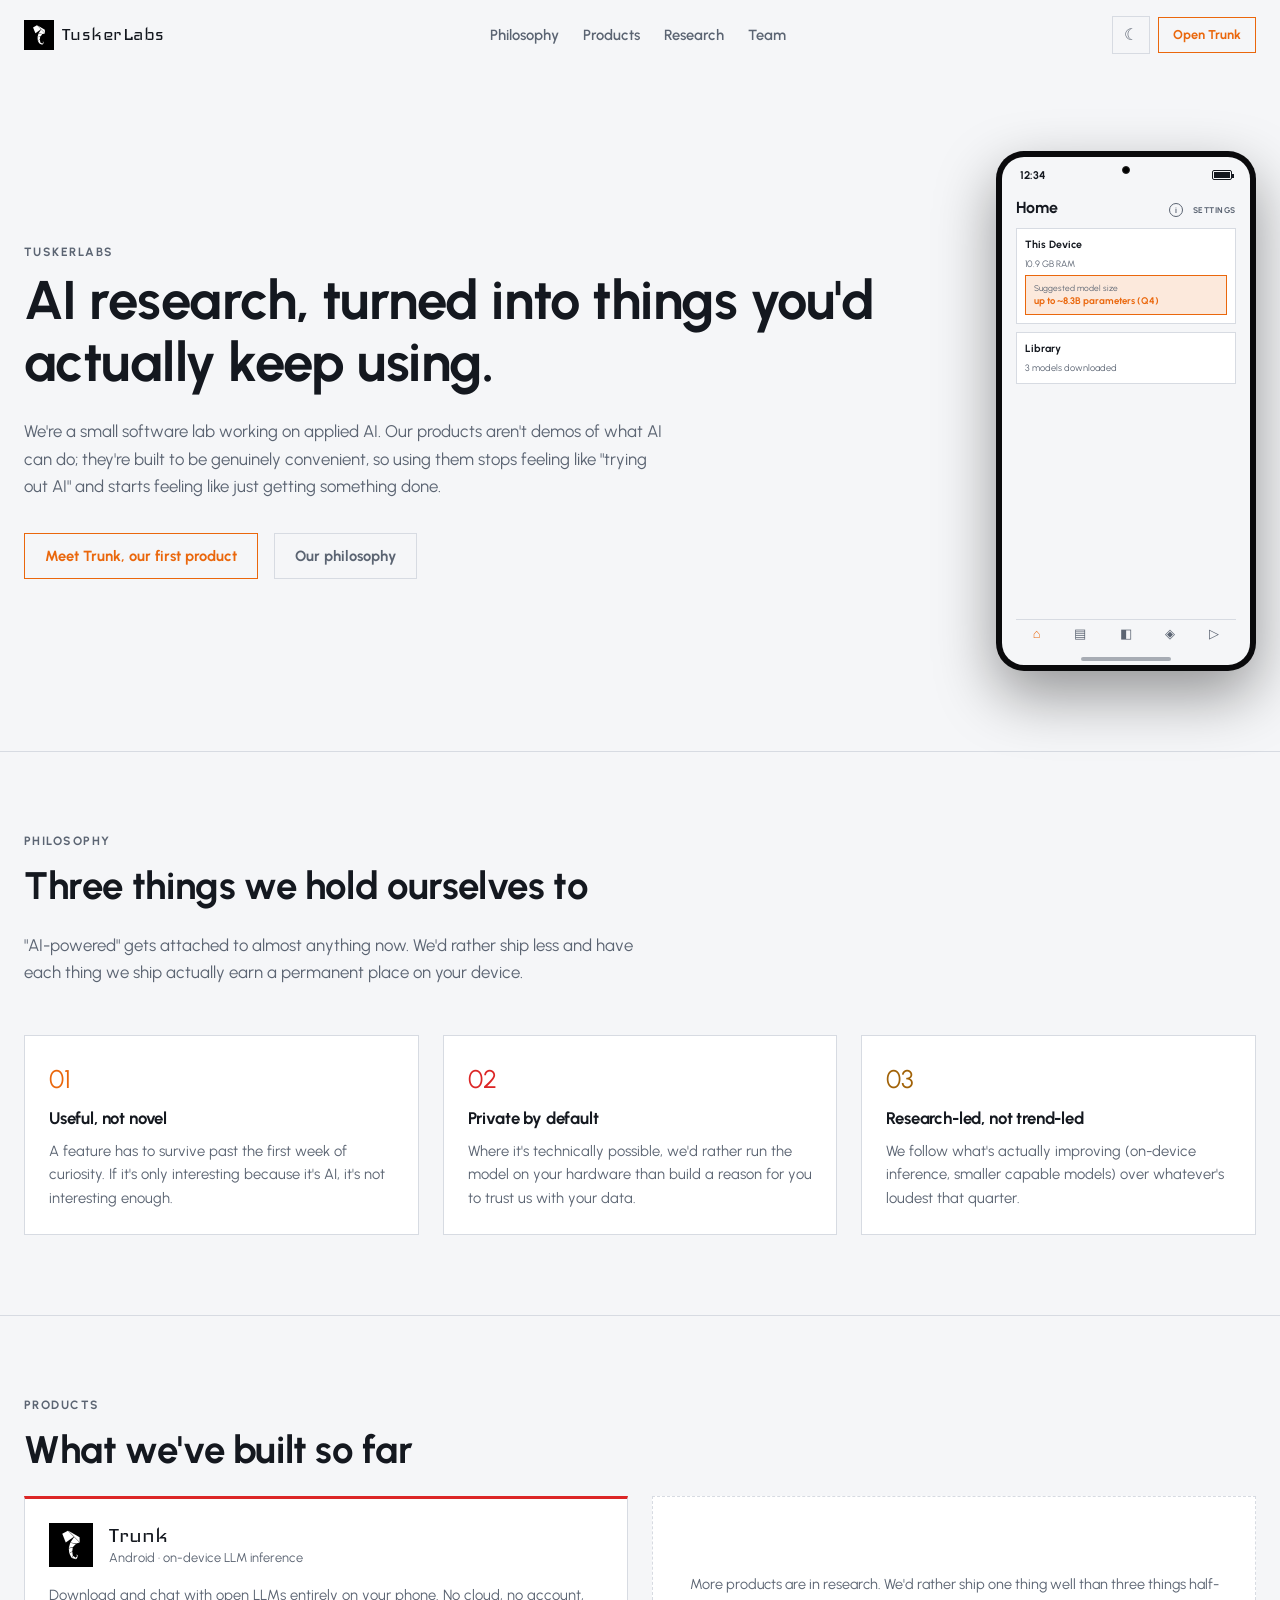
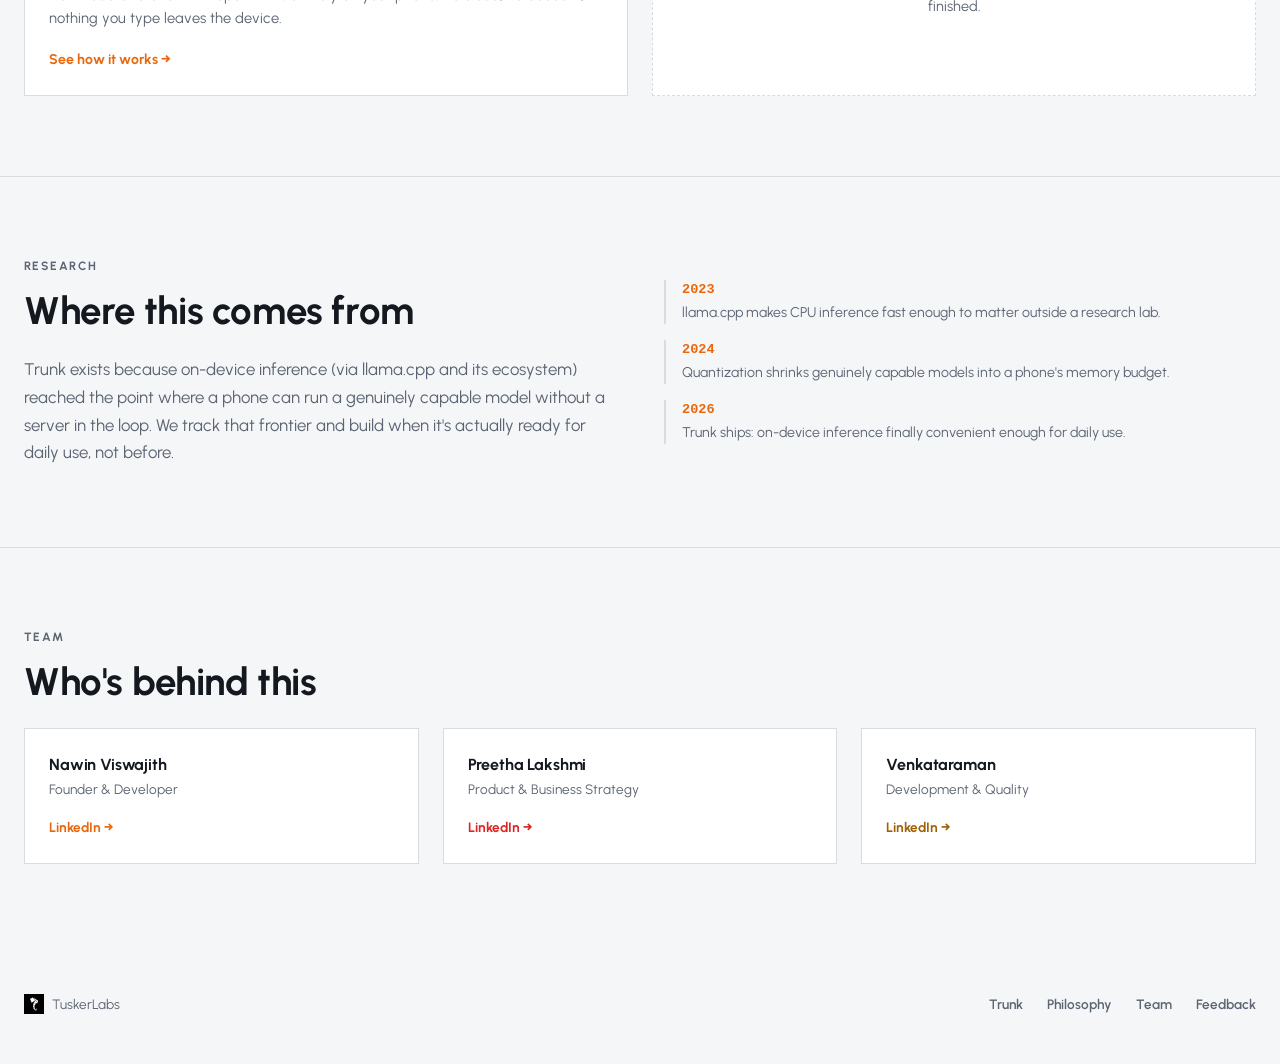
==== index.html @ a626ea9b "Initial commit: TuskerLabs website (parent site + Trunk product pages) Standalone repo, separate fro" ====
<!doctype html>
<html lang="en">
<head>
  <meta charset="utf-8" />
  <meta name="viewport" content="width=device-width, initial-scale=1" />
  <title>TuskerLabs</title>
  <meta name="description" content="TuskerLabs builds AI research into products people actually use, on their own terms." />
  <link rel="icon" href="/assets/logo.svg" type="image/svg+xml" />
  <link rel="stylesheet" href="/css/styles.css" />
  <script>
    (function () {
      var saved = null;
      try { saved = localStorage.getItem("tuskerlabs-theme"); } catch (e) {}
      if (saved) document.documentElement.setAttribute("data-theme", saved);
    })();
  </script>
</head>
<body>

  <nav class="nav">
    <div class="nav-inner">
      <a class="brand" href="/index.html">
        <img src="/assets/logo.svg" alt="TuskerLabs" />
        TuskerLabs
      </a>
      <ul class="nav-links">
        <li><a href="#philosophy">Philosophy</a></li>
        <li><a href="#products">Products</a></li>
        <li><a href="#research">Research</a></li>
        <li><a href="#team">Team</a></li>
      </ul>
      <div class="nav-actions">
        <button class="icon-btn" data-theme-toggle aria-label="Toggle theme">☾</button>
        <a class="btn small" href="/trunk/index.html">Open Trunk</a>
      </div>
    </div>
  </nav>

  <header class="section" style="padding-top: var(--space-3xl); border-bottom: 1px solid var(--border);">
    <div class="wrap hero-split">
      <div class="reveal">
        <div class="section-label">TuskerLabs</div>
        <h1 style="font-size: clamp(2rem, 5vw, 3.4rem); line-height: 1.15; margin-bottom: var(--space-lg);">
          AI research, turned into things you'd actually keep using.
        </h1>
        <p class="section-lede" style="margin-bottom: var(--space-xl);">
          We're a small software lab working on applied AI. Our products aren't demos of what AI can do; they're
          built to be genuinely convenient, so using them stops feeling like "trying out AI" and starts feeling like
          just getting something done.
        </p>
        <div style="display: flex; gap: var(--space-md); flex-wrap: wrap;">
          <a class="btn" href="/trunk/index.html">Meet Trunk, our first product</a>
          <a class="btn neutral" href="#philosophy">Our philosophy</a>
        </div>
      </div>
      <div class="reveal phone-shell">
        <div class="phone-bezel">
          <div class="phone-punch-hole"></div>
          <div class="phone-screen">
            <div class="phone-statusbar">
              <span class="phone-time">12:34</span>
              <span class="phone-battery-icon"><span class="phone-battery-fill"></span></span>
            </div>
            <div class="phone-content">
              <div class="phone-header">
                <span class="phone-title">Home</span>
                <div class="phone-header-actions">
                  <span class="phone-info-btn">i</span>
                  <span class="phone-settings">SETTINGS</span>
                </div>
              </div>
              <div class="phone-card">
                <div class="phone-card-title">This Device</div>
                <div class="phone-card-line">10.9 GB RAM</div>
                <div class="phone-accent-box">
                  <div class="phone-accent-label">Suggested model size</div>
                  <div class="phone-accent-value">up to ~8.3B parameters (Q4)</div>
                </div>
              </div>
              <div class="phone-card">
                <div class="phone-card-title">Library</div>
                <div class="phone-card-line">3 models downloaded</div>
              </div>
              <div class="phone-tabbar">
                <span class="phone-tab active">⌂</span>
                <span class="phone-tab">▤</span>
                <span class="phone-tab">◧</span>
                <span class="phone-tab">◈</span>
                <span class="phone-tab">▷</span>
              </div>
            </div>
            <div class="phone-home-indicator"></div>
          </div>
        </div>
      </div>
    </div>
  </header>

  <section class="section" id="philosophy">
    <div class="wrap">
      <div class="reveal">
        <div class="section-label">Philosophy</div>
        <h2 class="section-title">Three things we hold ourselves to</h2>
        <p class="section-lede">
          "AI-powered" gets attached to almost anything now. We'd rather ship less and have each thing we ship
          actually earn a permanent place on your device.
        </p>
      </div>
      <div class="reveal-group" style="display: grid; grid-template-columns: repeat(auto-fit, minmax(240px, 1fr)); gap: var(--space-lg);">
        <div class="card">
          <div style="font-size: 1.6rem; margin-bottom: var(--space-sm); color: var(--accent);">01</div>
          <h3 style="font-size: 1.05rem; margin-bottom: var(--space-sm);">Useful, not novel</h3>
          <p class="text-secondary" style="font-size: 0.92rem; line-height: 1.6;">
            A feature has to survive past the first week of curiosity. If it's only interesting because it's AI,
            it's not interesting enough.
          </p>
        </div>
        <div class="card">
          <div style="font-size: 1.6rem; margin-bottom: var(--space-sm); color: var(--accent-secondary);">02</div>
          <h3 style="font-size: 1.05rem; margin-bottom: var(--space-sm);">Private by default</h3>
          <p class="text-secondary" style="font-size: 0.92rem; line-height: 1.6;">
            Where it's technically possible, we'd rather run the model on your hardware than build a reason for you
            to trust us with your data.
          </p>
        </div>
        <div class="card">
          <div style="font-size: 1.6rem; margin-bottom: var(--space-sm); color: var(--accent-tertiary);">03</div>
          <h3 style="font-size: 1.05rem; margin-bottom: var(--space-sm);">Research-led, not trend-led</h3>
          <p class="text-secondary" style="font-size: 0.92rem; line-height: 1.6;">
            We follow what's actually improving (on-device inference, smaller capable models) over whatever's
            loudest that quarter.
          </p>
        </div>
      </div>
    </div>
  </section>

  <section class="section" id="products">
    <div class="wrap">
      <div class="reveal">
        <div class="section-label">Products</div>
        <h2 class="section-title">What we've built so far</h2>
      </div>
      <div class="reveal-group" style="display: grid; grid-template-columns: repeat(auto-fit, minmax(280px, 1fr)); gap: var(--space-lg);">
        <a class="card card-top-accent" href="/trunk/index.html" style="display: block; color: inherit;">
          <div style="display: flex; align-items: center; gap: var(--space-md); margin-bottom: var(--space-md);">
            <img src="/assets/logo.svg" alt="Trunk" style="width: 44px; height: 44px;" />
            <div>
              <div style="font-family: var(--font-display); font-size: 1.6rem; line-height: 1;">Trunk</div>
              <div class="text-secondary" style="font-size: 0.8rem;">Android · on-device LLM inference</div>
            </div>
          </div>
          <p class="text-secondary" style="font-size: 0.92rem; line-height: 1.6; margin-bottom: var(--space-md);">
            Download and chat with open LLMs entirely on your phone. No cloud, no account, nothing you type leaves
            the device.
          </p>
          <span style="color: var(--accent); font-weight: 700; font-size: 0.88rem;">See how it works →</span>
        </a>
        <div class="card" style="border-style: dashed; display: flex; align-items: center; justify-content: center; color: var(--text-secondary); font-size: 0.9rem; text-align: center;">
          More products are in research. We'd rather ship one thing well than three things half-finished.
        </div>
      </div>
    </div>
  </section>

  <section class="section" id="research">
    <div class="wrap research-grid">
      <div class="reveal">
        <div class="section-label">Research</div>
        <h2 class="section-title">Where this comes from</h2>
        <p class="section-lede" style="margin-bottom: 0;">
          Trunk exists because on-device inference (via llama.cpp and its ecosystem) reached the point where a
          phone can run a genuinely capable model without a server in the loop. We track that frontier and build
          when it's actually ready for daily use, not before.
        </p>
      </div>
      <div class="reveal-group timeline">
        <div class="timeline-item">
          <div class="timeline-year">2023</div>
          <div class="timeline-desc">llama.cpp makes CPU inference fast enough to matter outside a research lab.</div>
        </div>
        <div class="timeline-item">
          <div class="timeline-year">2024</div>
          <div class="timeline-desc">Quantization shrinks genuinely capable models into a phone's memory budget.</div>
        </div>
        <div class="timeline-item">
          <div class="timeline-year">2026</div>
          <div class="timeline-desc">Trunk ships: on-device inference finally convenient enough for daily use.</div>
        </div>
      </div>
    </div>
  </section>

  <section class="section" id="team" style="border-bottom: none;">
    <div class="wrap">
      <div class="reveal">
        <div class="section-label">Team</div>
        <h2 class="section-title">Who's behind this</h2>
      </div>
      <div class="reveal-group" style="display: grid; grid-template-columns: repeat(auto-fit, minmax(220px, 1fr)); gap: var(--space-lg);">
        <a class="card" href="https://www.linkedin.com/in/nawinviswajith/" target="_blank" rel="noopener" style="display: block; color: inherit;">
          <h3 style="font-size: 1rem; margin-bottom: 2px;">Nawin Viswajith</h3>
          <div class="text-secondary" style="font-size: 0.85rem; margin-bottom: var(--space-md);">Founder &amp; Developer</div>
          <span style="color: var(--accent); font-weight: 700; font-size: 0.85rem;">LinkedIn →</span>
        </a>
        <a class="card" href="https://www.linkedin.com/in/preethalakshmi/" target="_blank" rel="noopener" style="display: block; color: inherit;">
          <h3 style="font-size: 1rem; margin-bottom: 2px;">Preetha Lakshmi</h3>
          <div class="text-secondary" style="font-size: 0.85rem; margin-bottom: var(--space-md);">Product &amp; Business Strategy</div>
          <span style="color: var(--accent-secondary); font-weight: 700; font-size: 0.85rem;">LinkedIn →</span>
        </a>
        <a class="card" href="https://www.linkedin.com/in/p-venkataraman/" target="_blank" rel="noopener" style="display: block; color: inherit;">
          <h3 style="font-size: 1rem; margin-bottom: 2px;">Venkataraman</h3>
          <div class="text-secondary" style="font-size: 0.85rem; margin-bottom: var(--space-md);">Development &amp; Quality</div>
          <span style="color: var(--accent-tertiary); font-weight: 700; font-size: 0.85rem;">LinkedIn →</span>
        </a>
      </div>
    </div>
  </section>

  <footer class="footer">
    <div class="wrap footer-inner">
      <div class="footer-brand">
        <img src="/assets/logo.svg" alt="TuskerLabs" />
        TuskerLabs
      </div>
      <ul class="footer-links">
        <li><a href="/trunk/index.html">Trunk</a></li>
        <li><a href="#philosophy">Philosophy</a></li>
        <li><a href="#team">Team</a></li>
        <li><a href="https://forms.cloud.microsoft/r/ZetxpjPEkA" target="_blank" rel="noopener">Feedback</a></li>
      </ul>
    </div>
  </footer>

  <script src="/js/main.js"></script>
</body>
</html>
---- css/styles.css ----
/* ==========================================================================
   TuskerLabs / Trunk shared design system
   Mirrors app/src/theme/colors.ts, fonts.ts, layout.ts exactly:
   flat, sharp-edged, no gradients, no border-radius except the same
   deliberate exception list the app uses (circular swatches/FAB-style dots).
   ========================================================================== */

@import url("https://fonts.googleapis.com/css2?family=Urbanist:wght@300;400;600;700&family=Iceland&display=swap");

:root {
  /* light base (default) - app/src/theme/colors.ts lightBase, Sunset accent */
  --bg: #f5f6f8;
  --surface: #ffffff;
  --surface-alt: #ecedf1;
  --border: #d7dbe2;
  --text-primary: #14181f;
  --text-secondary: #5b6472;

  --accent: #ea670c;
  --accent-secondary: #dc2626;
  --accent-tertiary: #a16207;

  --running: #16a34a;
  --error: #dc2626;

  --space-xs: 4px;
  --space-sm: 8px;
  --space-md: 16px;
  --space-lg: 24px;
  --space-xl: 32px;
  --space-2xl: 48px;
  --space-3xl: 80px;

  --font-body: "Urbanist", -apple-system, sans-serif;
  --font-display: "Iceland", "Urbanist", sans-serif;
  --max-width: 1320px;
}

:root[data-theme="dark"] {
  /* dark base - app/src/theme/colors.ts darkBase, Greyscale accent */
  --bg: #0b0d10;
  --surface: #141821;
  --surface-alt: #1b212c;
  --border: #2a3140;
  --text-primary: #eaedf2;
  --text-secondary: #9aa4b2;

  --accent: #e5e5e5;
  --accent-secondary: #a3a3a3;
  --accent-tertiary: #737373;

  --running: #22c55e;
  --error: #ef4444;
}

* {
  box-sizing: border-box;
}

html {
  scroll-behavior: smooth;
}

@media (prefers-reduced-motion: reduce) {
  html {
    scroll-behavior: auto;
  }
  * {
    transition: none !important;
    animation: none !important;
  }
}

body {
  margin: 0;
  background: var(--bg);
  color: var(--text-primary);
  font-family: var(--font-body);
  font-weight: 400;
  line-height: 1.5;
  transition: background-color 0.3s ease, color 0.3s ease;
  overflow-x: hidden;
}

a {
  color: var(--accent);
  text-decoration: none;
}

h1, h2, h3 {
  font-weight: 700;
  margin: 0;
  letter-spacing: -0.01em;
}

p {
  margin: 0;
}

/* ---- layout ---- */

.wrap {
  max-width: var(--max-width);
  margin: 0 auto;
  padding: 0 var(--space-lg);
}

.section {
  padding: var(--space-3xl) 0;
  border-bottom: 1px solid var(--border);
  transition: border-color 0.3s ease;
}

.section:last-of-type {
  border-bottom: none;
}

.section-label {
  font-size: 12px;
  font-weight: 700;
  letter-spacing: 0.12em;
  text-transform: uppercase;
  color: var(--text-secondary);
  margin-bottom: var(--space-sm);
}

.section-title {
  font-size: clamp(1.6rem, 3.4vw, 2.4rem);
  margin-bottom: var(--space-md);
}

.section-lede {
  color: var(--text-secondary);
  font-size: 1.05rem;
  max-width: 640px;
  line-height: 1.65;
  margin-bottom: var(--space-2xl);
}

/* ---- nav ---- */

.nav {
  position: sticky;
  top: 0;
  z-index: 50;
  /* Fully opaque, not translucent - a see-through blurred nav lets
     high-contrast content (the phone mockups) ghost through as it scrolls
     underneath, which reads as a rendering glitch rather than a nav bar. */
  background: var(--bg);
  border-bottom: 1px solid transparent;
  transition: border-color 0.3s ease, background-color 0.3s ease;
}

.nav.scrolled {
  border-bottom-color: var(--border);
}

.nav-inner {
  max-width: var(--max-width);
  margin: 0 auto;
  padding: var(--space-md) var(--space-lg);
  display: flex;
  align-items: center;
  justify-content: space-between;
  gap: var(--space-md);
}

.brand {
  display: flex;
  align-items: center;
  gap: var(--space-sm);
  font-family: var(--font-display);
  font-size: 1.4rem;
  letter-spacing: 0.02em;
  color: var(--text-primary);
}

.brand-link {
  display: flex;
  align-items: center;
  gap: var(--space-sm);
  color: inherit;
}

.brand img {
  width: 30px;
  height: 30px;
  display: block;
}

.brand .sub {
  font-family: var(--font-body);
  font-size: 0.7rem;
  font-weight: 600;
  color: var(--text-secondary);
  letter-spacing: 0.04em;
  text-transform: uppercase;
  margin-left: 2px;
  transition: color 0.2s ease;
}

.brand .sub:hover {
  color: var(--accent);
}

.nav-links {
  display: flex;
  align-items: center;
  gap: var(--space-lg);
  list-style: none;
  margin: 0;
  padding: 0;
}

.nav-links a {
  color: var(--text-secondary);
  font-size: 0.92rem;
  font-weight: 600;
  transition: color 0.2s ease;
}

.nav-links a:hover {
  color: var(--text-primary);
}

.nav-actions {
  display: flex;
  align-items: center;
  gap: var(--space-sm);
}

/* ---- buttons - one template, outlined, border=text color ---- */

.btn {
  display: inline-flex;
  align-items: center;
  justify-content: center;
  gap: var(--space-xs);
  padding: 11px 20px;
  border: 1px solid var(--accent);
  color: var(--accent);
  background: transparent;
  font-family: var(--font-body);
  font-size: 0.92rem;
  font-weight: 700;
  cursor: pointer;
  transition: background-color 0.2s ease, border-color 0.2s ease, color 0.2s ease, transform 0.15s ease;
  white-space: nowrap;
}

.btn:hover {
  background: color-mix(in srgb, var(--accent) 14%, transparent);
  transform: translateY(-1px);
}

.btn.secondary {
  border-color: var(--accent-secondary);
  color: var(--accent-secondary);
}

.btn.secondary:hover {
  background: color-mix(in srgb, var(--accent-secondary) 14%, transparent);
}

.btn.neutral {
  border-color: var(--border);
  color: var(--text-secondary);
}

.btn.neutral:hover {
  background: var(--surface-alt);
  color: var(--text-primary);
}

.btn.small {
  padding: 7px 14px;
  font-size: 0.8rem;
}

.icon-btn {
  width: 38px;
  height: 38px;
  flex-shrink: 0;
  display: inline-flex;
  align-items: center;
  justify-content: center;
  border: 1px solid var(--border);
  background: transparent;
  color: var(--text-secondary);
  font-size: 1.1rem;
  line-height: 1;
  cursor: pointer;
  font-size: 1rem;
  transition: border-color 0.2s ease, color 0.2s ease, background-color 0.2s ease;
}

.icon-btn:hover {
  color: var(--text-primary);
  border-color: var(--text-secondary);
}

/* ---- cards ---- */

.card {
  border: 1px solid var(--border);
  background: var(--surface);
  padding: var(--space-lg);
  transition: border-color 0.25s ease, transform 0.25s ease, background-color 0.3s ease;
}

.card:hover {
  border-color: var(--accent);
  transform: translateY(-3px);
}

.card-top-accent {
  border-top: 3px solid var(--accent-secondary);
}

/* ---- scroll reveal ---- */

.reveal {
  opacity: 0;
  transform: translateY(18px);
  transition: opacity 0.6s ease, transform 0.6s ease;
}

.reveal.is-visible {
  opacity: 1;
  transform: translateY(0);
}

/* stagger children */
.reveal-group > * {
  opacity: 0;
  transform: translateY(18px);
  transition: opacity 0.55s ease, transform 0.55s ease;
}

.reveal-group.is-visible > * {
  opacity: 1;
  transform: translateY(0);
}

.reveal-group.is-visible > *:nth-child(1) { transition-delay: 0.02s; }
.reveal-group.is-visible > *:nth-child(2) { transition-delay: 0.08s; }
.reveal-group.is-visible > *:nth-child(3) { transition-delay: 0.14s; }
.reveal-group.is-visible > *:nth-child(4) { transition-delay: 0.2s; }
.reveal-group.is-visible > *:nth-child(5) { transition-delay: 0.26s; }
.reveal-group.is-visible > *:nth-child(6) { transition-delay: 0.32s; }

/* ---- hero split (text + phone shell) ---- */

.hero-split {
  display: grid;
  grid-template-columns: minmax(0, 1fr) auto;
  gap: var(--space-2xl);
  align-items: center;
}

@media (max-width: 860px) {
  .hero-split {
    grid-template-columns: 1fr;
    justify-items: center;
    text-align: center;
  }
}

/* ---- research timeline ---- */

.research-grid {
  display: grid;
  grid-template-columns: minmax(0, 1fr) minmax(280px, 1fr);
  gap: var(--space-2xl);
  align-items: center;
}

.timeline {
  display: flex;
  flex-direction: column;
  gap: var(--space-md);
}

.timeline-item {
  border-left: 2px solid var(--border);
  padding-left: var(--space-md);
  transition: border-color 0.25s ease;
}

.timeline-item:hover {
  border-left-color: var(--accent);
}

.timeline-year {
  font-family: "SFMono-Regular", Consolas, monospace;
  font-weight: 700;
  color: var(--accent);
  font-size: 0.85rem;
  margin-bottom: 2px;
}

.timeline-desc {
  color: var(--text-secondary);
  font-size: 0.88rem;
  line-height: 1.55;
}

@media (max-width: 800px) {
  .research-grid {
    grid-template-columns: 1fr;
  }
}

/* ---- phone shell: an 18:9 device mockup showing a simplified render of
   the app's Home screen, built from the same CSS custom properties so it
   recolors live with the site's theme toggle / palette demo exactly like
   the real app does when you change Settings. The bezel itself is a fixed
   dark chassis color regardless of theme (hardware doesn't retheme, same
   reasoning as the app's boot splash always rendering black+white). ---- */

.phone-shell {
  display: flex;
  justify-content: center;
}

.phone-bezel {
  position: relative;
  width: 260px;
  height: 520px;
  background: #0a0a0c;
  border-radius: 28px;
  padding: 6px;
  box-shadow: 0 24px 60px rgba(0, 0, 0, 0.4);
  flex-shrink: 0;
  font-family: var(--font-body);
}

.phone-punch-hole {
  position: absolute;
  top: 15px;
  left: 50%;
  transform: translateX(-50%);
  width: 8px;
  height: 8px;
  border-radius: 50%;
  background: #000;
  border: 1px solid #262626;
  z-index: 2;
}

.phone-screen {
  width: 100%;
  height: 100%;
  background: var(--bg);
  border-radius: 22px;
  overflow: hidden;
  display: flex;
  flex-direction: column;
  font-family: var(--font-body);
  transition: background-color 0.3s ease;
}

/* Minimal: just the time and a battery icon - no signal bars, no numeric
   percentage label (a full icon already reads as "charged"). */
.phone-statusbar {
  display: flex;
  justify-content: space-between;
  align-items: center;
  padding: 10px 18px 2px;
  color: var(--text-primary);
  transition: color 0.3s ease;
}

.phone-time {
  font-size: 0.7rem;
  font-weight: 700;
}

.phone-battery-icon {
  position: relative;
  width: 20px;
  height: 10px;
  border: 1.5px solid var(--text-primary);
  border-radius: 2px;
  padding: 1px;
  transition: border-color 0.3s ease;
}

.phone-battery-icon::after {
  content: "";
  position: absolute;
  right: -3px;
  top: 3px;
  width: 2px;
  height: 4px;
  background: var(--text-primary);
  transition: background-color 0.3s ease;
}

.phone-battery-fill {
  display: block;
  width: 100%;
  height: 100%;
  background: var(--text-primary);
  transition: background-color 0.3s ease;
}

.phone-content {
  position: relative;
  flex: 1;
  padding: 10px 14px 8px;
  display: flex;
  flex-direction: column;
  min-height: 0;
}

/* Multi-screen preview stack (used by the "How it works" phone): each
   variant fills the same box and cross-fades in/out, so hovering a step
   swaps the screen without resizing the phone. */
.phone-screen-variant {
  position: absolute;
  top: 10px;
  left: 14px;
  right: 14px;
  bottom: 8px;
  display: flex;
  flex-direction: column;
  opacity: 0;
  pointer-events: none;
  transition: opacity 0.25s ease;
}

.phone-screen-variant.active {
  opacity: 1;
  pointer-events: auto;
}

.phone-header {
  display: flex;
  justify-content: space-between;
  align-items: baseline;
  margin-bottom: var(--space-sm);
}

.phone-title {
  font-family: var(--font-body);
  font-weight: 700;
  font-size: 1rem;
  color: var(--text-primary);
}

.phone-settings {
  font-size: 0.52rem;
  font-weight: 700;
  letter-spacing: 0.06em;
  color: var(--text-secondary);
}

.phone-card {
  border: 1px solid var(--border);
  background: var(--surface);
  padding: var(--space-sm);
  margin-bottom: var(--space-sm);
  transition: border-color 0.3s ease, background-color 0.3s ease;
}

.phone-card-title {
  font-size: 0.66rem;
  font-weight: 700;
  color: var(--text-primary);
  margin-bottom: 4px;
}

.phone-card-line {
  font-size: 0.58rem;
  color: var(--text-secondary);
}

.phone-accent-box {
  margin-top: var(--space-xs);
  border: 1px solid var(--accent);
  background: color-mix(in srgb, var(--accent) 14%, transparent);
  padding: 6px 8px;
  transition: border-color 0.3s ease, background-color 0.3s ease;
}

.phone-accent-label {
  font-size: 0.52rem;
  color: var(--text-secondary);
}

.phone-accent-value {
  font-size: 0.6rem;
  font-weight: 700;
  color: var(--accent);
  transition: color 0.3s ease;
}

.phone-search-bar {
  border: 1px solid var(--border);
  background: var(--surface);
  padding: 6px 8px;
  font-size: 0.56rem;
  color: var(--text-secondary);
  margin-bottom: var(--space-sm);
  transition: border-color 0.3s ease, background-color 0.3s ease;
}

.phone-mini-flow {
  display: flex;
  align-items: center;
  gap: 4px;
  margin-top: 4px;
}

.phone-mini-node {
  border: 1px solid var(--border);
  border-top: 2px solid var(--accent-secondary);
  background: var(--bg);
  font-size: 0.5rem;
  font-weight: 700;
  padding: 3px 5px;
  color: var(--text-primary);
  transition: border-color 0.3s ease, background-color 0.3s ease, color 0.3s ease;
}

.phone-mini-arrow {
  color: var(--text-secondary);
  font-size: 0.6rem;
}

.phone-chat-bubble {
  align-self: flex-start;
  max-width: 85%;
  font-size: 0.56rem;
  line-height: 1.4;
  padding: 6px 8px;
  margin-bottom: 6px;
  border: 1px solid var(--border);
  background: var(--surface);
  color: var(--text-primary);
  transition: border-color 0.3s ease, background-color 0.3s ease, color 0.3s ease;
}

.phone-chat-bubble.user {
  align-self: flex-end;
  border-color: var(--accent);
  background: color-mix(in srgb, var(--accent) 16%, transparent);
}

.phone-chat-scroll {
  flex: 1;
  display: flex;
  flex-direction: column;
  min-height: 0;
  overflow: hidden;
}

.phone-switcher-row {
  display: flex;
  gap: 6px;
  margin-bottom: var(--space-sm);
}

.phone-switcher-chip {
  flex: 1;
  min-width: 0;
  border: 1px solid var(--border);
  background: var(--surface);
  padding: 4px 6px;
  transition: border-color 0.3s ease, background-color 0.3s ease;
}

.phone-switcher-role {
  font-size: 0.46rem;
  font-weight: 700;
  letter-spacing: 0.04em;
  color: var(--text-secondary);
  text-transform: uppercase;
}

.phone-switcher-value {
  font-size: 0.56rem;
  font-weight: 600;
  color: var(--text-primary);
  white-space: nowrap;
  overflow: hidden;
  text-overflow: ellipsis;
  transition: color 0.3s ease;
}

.phone-prompt-row {
  display: flex;
  align-items: center;
  gap: 6px;
  border-top: 1px solid var(--border);
  padding-top: var(--space-sm);
  margin-top: var(--space-xs);
  transition: border-color 0.3s ease;
}

.phone-prompt-input {
  flex: 1;
  border: 1px solid var(--border);
  background: var(--surface);
  padding: 5px 8px;
  font-size: 0.56rem;
  color: var(--text-secondary);
  transition: border-color 0.3s ease, background-color 0.3s ease;
}

.phone-prompt-send {
  flex-shrink: 0;
  width: 18px;
  height: 18px;
  border-radius: 50%;
  background: var(--accent);
  color: var(--bg);
  font-size: 9px;
  display: flex;
  align-items: center;
  justify-content: center;
}

/* Header actions: every root screen shows an info affordance (a "GUIDE"
   text link, or a plain "i" circle on Home, which has no guided walkthrough)
   plus a SETTINGS link, always together - never one without the other. */
.phone-header-actions {
  display: flex;
  align-items: center;
  gap: 10px;
  flex-shrink: 0;
}

.phone-info-btn {
  width: 14px;
  height: 14px;
  border-radius: 50%;
  border: 1.3px solid var(--text-secondary);
  color: var(--text-secondary);
  font-size: 8px;
  font-weight: 700;
  display: flex;
  align-items: center;
  justify-content: center;
  transition: border-color 0.3s ease, color 0.3s ease;
}

.phone-fab-mini {
  position: absolute;
  right: 4px;
  bottom: 4px;
  width: 24px;
  height: 24px;
  border-radius: 50%;
  background: var(--accent);
  color: var(--bg);
  display: flex;
  align-items: center;
  justify-content: center;
  font-size: 14px;
  font-weight: 700;
  line-height: 1;
}

/* Matches the app's real BootSplash.tsx exactly: pure black regardless of
   theme (the splash renders before the theme loads), logo scales down from
   oversized to rest, then the wordmark fades in after. */
.phone-screen-variant[data-screen="loading"] {
  inset: 0;
}

.phone-loading {
  width: 100%;
  height: 100%;
  background: #000000;
  display: flex;
  flex-direction: column;
  align-items: center;
  justify-content: center;
}

.phone-loading-logo {
  width: 44px;
  height: 44px;
  margin-bottom: 10px;
  animation: phone-loading-logo-in 0.55s cubic-bezier(0.16, 1, 0.3, 1) both;
}

.phone-loading-title {
  color: #FFFFFF;
  font-family: var(--font-display);
  font-size: 1.1rem;
  letter-spacing: 0.02em;
  opacity: 0;
  animation: phone-loading-text-in 0.35s ease 0.55s both;
}

.phone-loading-subtitle {
  color: #A6A6A6;
  font-size: 0.56rem;
  margin-top: 4px;
  opacity: 0;
  animation: phone-loading-text-in 0.35s ease 0.55s both;
}

@keyframes phone-loading-logo-in {
  0% { transform: scale(1.6); opacity: 0.6; }
  100% { transform: scale(1); opacity: 1; }
}

@keyframes phone-loading-text-in {
  0% { opacity: 0; }
  100% { opacity: 1; }
}

.phone-onboard {
  flex: 1;
  display: flex;
  flex-direction: column;
  align-items: center;
  justify-content: center;
  text-align: center;
  gap: 8px;
  padding: 0 6px;
}

.phone-onboard-logo {
  width: 32px;
  height: 32px;
}

.phone-onboard-title {
  font-size: 0.85rem;
  font-weight: 700;
  color: var(--text-primary);
  transition: color 0.3s ease;
}

.phone-onboard-desc {
  font-size: 0.56rem;
  line-height: 1.4;
  color: var(--text-secondary);
}

.phone-onboard-actions {
  display: flex;
  justify-content: space-between;
  align-items: center;
  padding-top: 8px;
}

.phone-onboard-skip {
  font-size: 0.6rem;
  color: var(--text-secondary);
}

.phone-onboard-next {
  font-size: 0.6rem;
  font-weight: 700;
  color: var(--accent);
  border: 1px solid var(--accent);
  padding: 4px 10px;
  transition: color 0.3s ease, border-color 0.3s ease;
}

.phone-tabbar {
  display: flex;
  justify-content: space-around;
  border-top: 1px solid var(--border);
  padding-top: var(--space-xs);
  margin-top: auto;
  opacity: 1;
  transition: border-color 0.3s ease, opacity 0.25s ease;
}

.phone-tabbar.hidden {
  opacity: 0;
  pointer-events: none;
}

.phone-tab {
  font-size: 0.8rem;
  color: var(--text-secondary);
}

.phone-tab.active {
  color: var(--accent);
  transition: color 0.3s ease;
}

.phone-home-indicator {
  width: 90px;
  height: 4px;
  background: var(--text-secondary);
  border-radius: 2px;
  margin: 6px auto 4px;
  opacity: 0.5;
}

@media (max-width: 560px) {
  .phone-bezel {
    width: 220px;
    height: 440px;
  }
}

/* ---- footer ---- */

.footer {
  padding: var(--space-2xl) 0;
}

.footer-inner {
  display: flex;
  flex-wrap: wrap;
  gap: var(--space-lg);
  justify-content: space-between;
  align-items: center;
}

.footer-brand {
  display: flex;
  align-items: center;
  gap: var(--space-sm);
  color: var(--text-secondary);
  font-size: 0.85rem;
}

.footer-brand img {
  width: 20px;
  height: 20px;
}

.footer-links {
  display: flex;
  gap: var(--space-lg);
  list-style: none;
  margin: 0;
  padding: 0;
}

.footer-links a {
  color: var(--text-secondary);
  font-size: 0.85rem;
  font-weight: 600;
}

.footer-links a:hover {
  color: var(--text-primary);
}

/* ---- utility ---- */

.mono {
  font-family: "SFMono-Regular", Consolas, monospace;
}

.text-secondary {
  color: var(--text-secondary);
}

@media (max-width: 760px) {
  .nav-links {
    display: none;
  }
  .section {
    padding: var(--space-2xl) 0;
  }
}
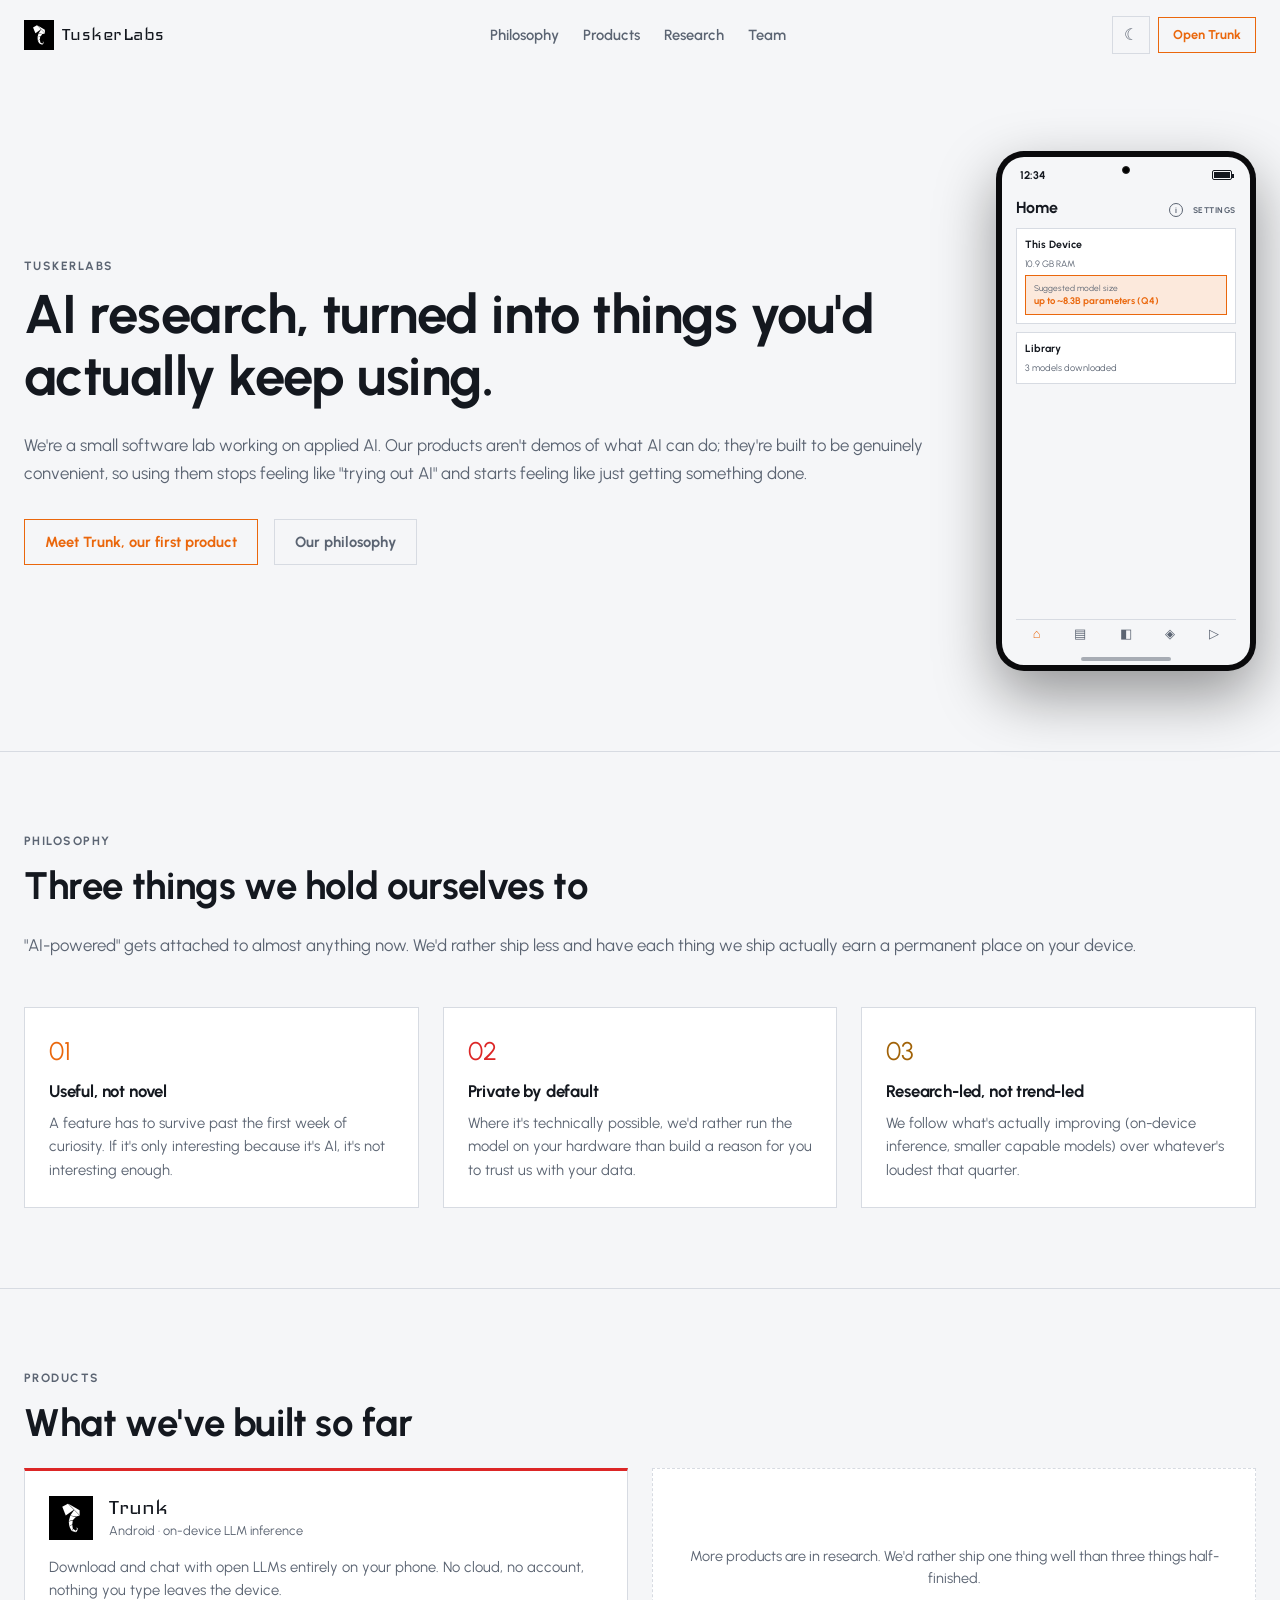
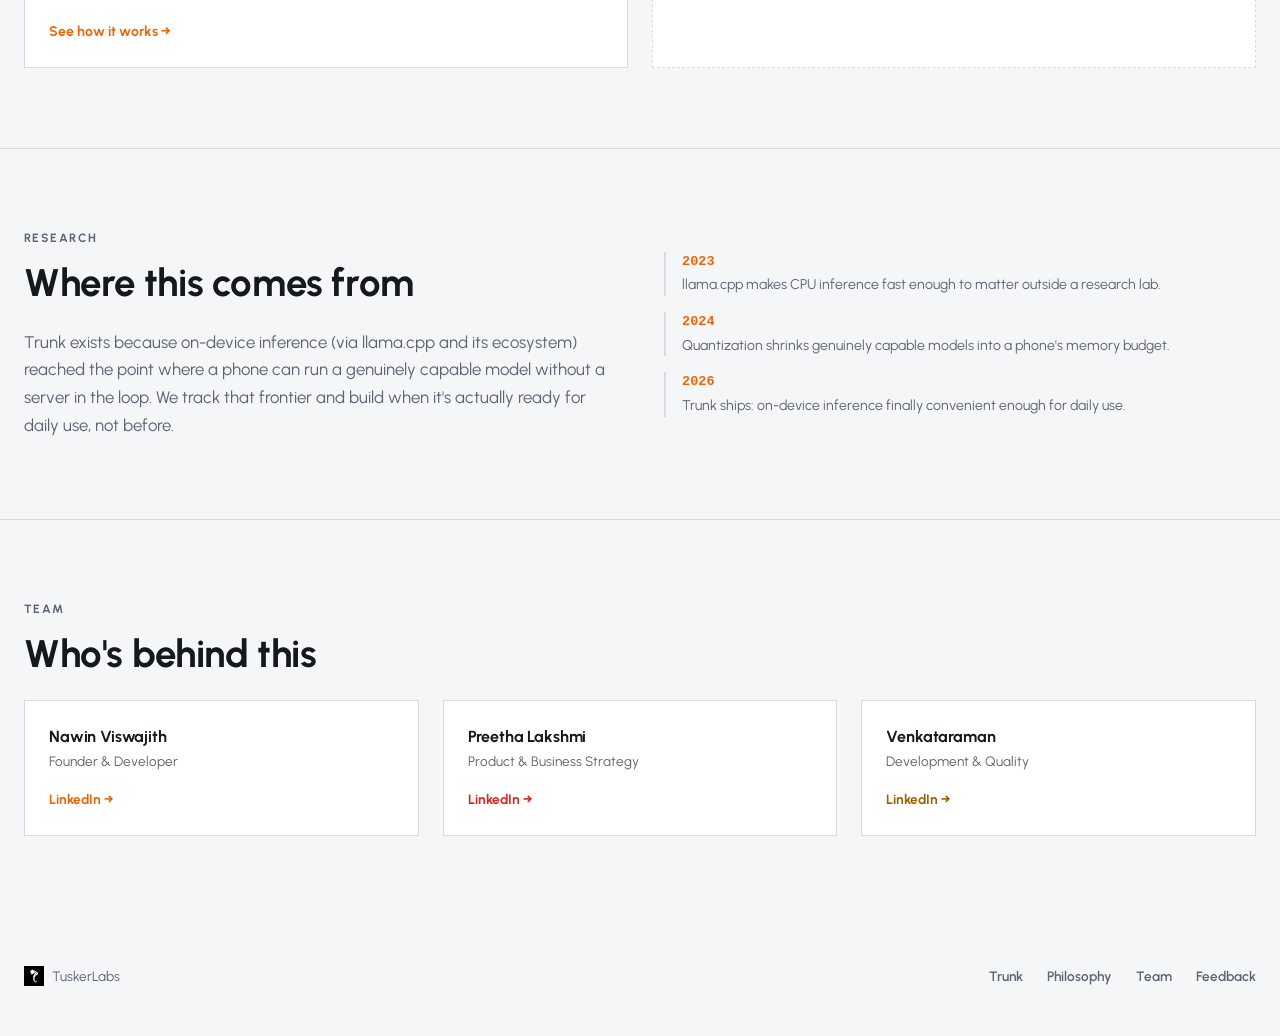
==== commit 8968634c: "Add SEO metadata, sitemap, and robots.txt Unique titles/descriptions per page, canonical URLs, Open " ====
--- a/index.html
+++ b/index.html
@@ -3,10 +3,37 @@
 <head>
   <meta charset="utf-8" />
   <meta name="viewport" content="width=device-width, initial-scale=1" />
-  <title>TuskerLabs</title>
-  <meta name="description" content="TuskerLabs builds AI research into products people actually use, on their own terms." />
+  <title>TuskerLabs — AI research, turned into things you'd actually keep using</title>
+  <meta name="description" content="TuskerLabs builds AI research into products people actually use, on their own terms. Makers of Trunk, an on-device LLM app for Android." />
+  <link rel="canonical" href="https://tuskerlabs-website.onrender.com/" />
   <link rel="icon" href="/assets/logo.svg" type="image/svg+xml" />
   <link rel="stylesheet" href="/css/styles.css" />
+
+  <meta property="og:type" content="website" />
+  <meta property="og:site_name" content="TuskerLabs" />
+  <meta property="og:url" content="https://tuskerlabs-website.onrender.com/" />
+  <meta property="og:title" content="TuskerLabs — AI research, turned into things you'd actually keep using" />
+  <meta property="og:description" content="A small software lab working on applied AI. Makers of Trunk, an on-device LLM app for Android — no cloud, no account required." />
+  <meta property="og:image" content="https://tuskerlabs-website.onrender.com/assets/og-image.png" />
+
+  <meta name="twitter:card" content="summary_large_image" />
+  <meta name="twitter:title" content="TuskerLabs — AI research, turned into things you'd actually keep using" />
+  <meta name="twitter:description" content="A small software lab working on applied AI. Makers of Trunk, an on-device LLM app for Android — no cloud, no account required." />
+  <meta name="twitter:image" content="https://tuskerlabs-website.onrender.com/assets/og-image.png" />
+
+  <script type="application/ld+json">
+  {
+    "@context": "https://schema.org",
+    "@type": "Organization",
+    "name": "TuskerLabs",
+    "url": "https://tuskerlabs-website.onrender.com/",
+    "logo": "https://tuskerlabs-website.onrender.com/assets/logo.svg",
+    "sameAs": [
+      "https://www.linkedin.com/in/nawinviswajith/"
+    ]
+  }
+  </script>
+
   <script>
     (function () {
       var saved = null;
@@ -43,7 +70,7 @@
         <h1 style="font-size: clamp(2rem, 5vw, 3.4rem); line-height: 1.15; margin-bottom: var(--space-lg);">
           AI research, turned into things you'd actually keep using.
         </h1>
-        <p class="section-lede" style="margin-bottom: var(--space-xl);">
+        <p class="section-lede" style="max-width: none; margin-bottom: var(--space-xl);">
           We're a small software lab working on applied AI. Our products aren't demos of what AI can do; they're
           built to be genuinely convenient, so using them stops feeling like "trying out AI" and starts feeling like
           just getting something done.
@@ -101,7 +128,7 @@
       <div class="reveal">
         <div class="section-label">Philosophy</div>
         <h2 class="section-title">Three things we hold ourselves to</h2>
-        <p class="section-lede">
+        <p class="section-lede" style="max-width: none;">
           "AI-powered" gets attached to almost anything now. We'd rather ship less and have each thing we ship
           actually earn a permanent place on your device.
         </p>
@@ -168,7 +195,7 @@
       <div class="reveal">
         <div class="section-label">Research</div>
         <h2 class="section-title">Where this comes from</h2>
-        <p class="section-lede" style="margin-bottom: 0;">
+        <p class="section-lede" style="max-width: none; margin-bottom: 0;">
           Trunk exists because on-device inference (via llama.cpp and its ecosystem) reached the point where a
           phone can run a genuinely capable model without a server in the loop. We track that frontier and build
           when it's actually ready for daily use, not before.
@@ -232,6 +259,7 @@
     </div>
   </footer>
 
+  <script src="/js/accent-presets.js"></script>
   <script src="/js/main.js"></script>
 </body>
 </html>
--- a/css/styles.css
+++ b/css/styles.css
@@ -135,6 +135,11 @@
   max-width: 640px;
   line-height: 1.65;
   margin-bottom: var(--space-2xl);
+}
+
+.palette-live-accent {
+  font-weight: 700;
+  transition: color 0.3s ease;
 }
 
 /* ---- nav ---- */
@@ -526,12 +531,15 @@
   display: flex;
   flex-direction: column;
   opacity: 0;
+  z-index: 1;
   pointer-events: none;
+  will-change: opacity;
   transition: opacity 0.25s ease;
 }
 
 .phone-screen-variant.active {
   opacity: 1;
+  z-index: 2;
   pointer-events: auto;
 }
 
@@ -658,12 +666,13 @@
 
 .phone-switcher-row {
   display: flex;
+  flex-wrap: wrap;
   gap: 6px;
   margin-bottom: var(--space-sm);
 }
 
 .phone-switcher-chip {
-  flex: 1;
+  flex: 1 1 calc(50% - 3px);
   min-width: 0;
   border: 1px solid var(--border);
   background: var(--surface);
@@ -713,13 +722,14 @@
   flex-shrink: 0;
   width: 18px;
   height: 18px;
-  border-radius: 50%;
-  background: var(--accent);
-  color: var(--bg);
+  border: 1px solid var(--accent);
+  background: transparent;
+  color: var(--accent);
   font-size: 9px;
   display: flex;
   align-items: center;
   justify-content: center;
+  transition: border-color 0.3s ease, color 0.3s ease;
 }
 
 /* Header actions: every root screen shows an info affordance (a "GUIDE"
@@ -746,21 +756,33 @@
   transition: border-color 0.3s ease, color 0.3s ease;
 }
 
-.phone-fab-mini {
-  position: absolute;
-  right: 4px;
-  bottom: 4px;
-  width: 24px;
-  height: 24px;
-  border-radius: 50%;
-  background: var(--accent);
-  color: var(--bg);
-  display: flex;
-  align-items: center;
-  justify-content: center;
-  font-size: 14px;
+/* Matches the app's real AddTile.tsx: a full-width bordered row right
+   under the header, not a floating circular FAB (removed from the app). */
+.phone-addtile {
+  display: flex;
+  align-items: center;
+  gap: 6px;
+  border: 1px solid var(--border);
+  border-left: 3px solid var(--accent);
+  background: var(--surface);
+  padding: 5px 8px;
+  margin-bottom: var(--space-sm);
+  transition: border-color 0.3s ease, background-color 0.3s ease;
+}
+
+.phone-addtile-plus {
+  color: var(--accent);
+  font-size: 0.75rem;
   font-weight: 700;
   line-height: 1;
+  transition: color 0.3s ease;
+}
+
+.phone-addtile-label {
+  color: var(--accent);
+  font-size: 0.56rem;
+  font-weight: 600;
+  transition: color 0.3s ease;
 }
 
 /* Matches the app's real BootSplash.tsx exactly: pure black regardless of
@@ -968,3 +990,13 @@
     padding: var(--space-2xl) 0;
   }
 }
+
+@media (max-width: 460px) {
+  .nav-actions .btn.neutral {
+    display: none;
+  }
+  .nav-actions .btn.small {
+    padding: 7px 10px;
+    font-size: 0.75rem;
+  }
+}
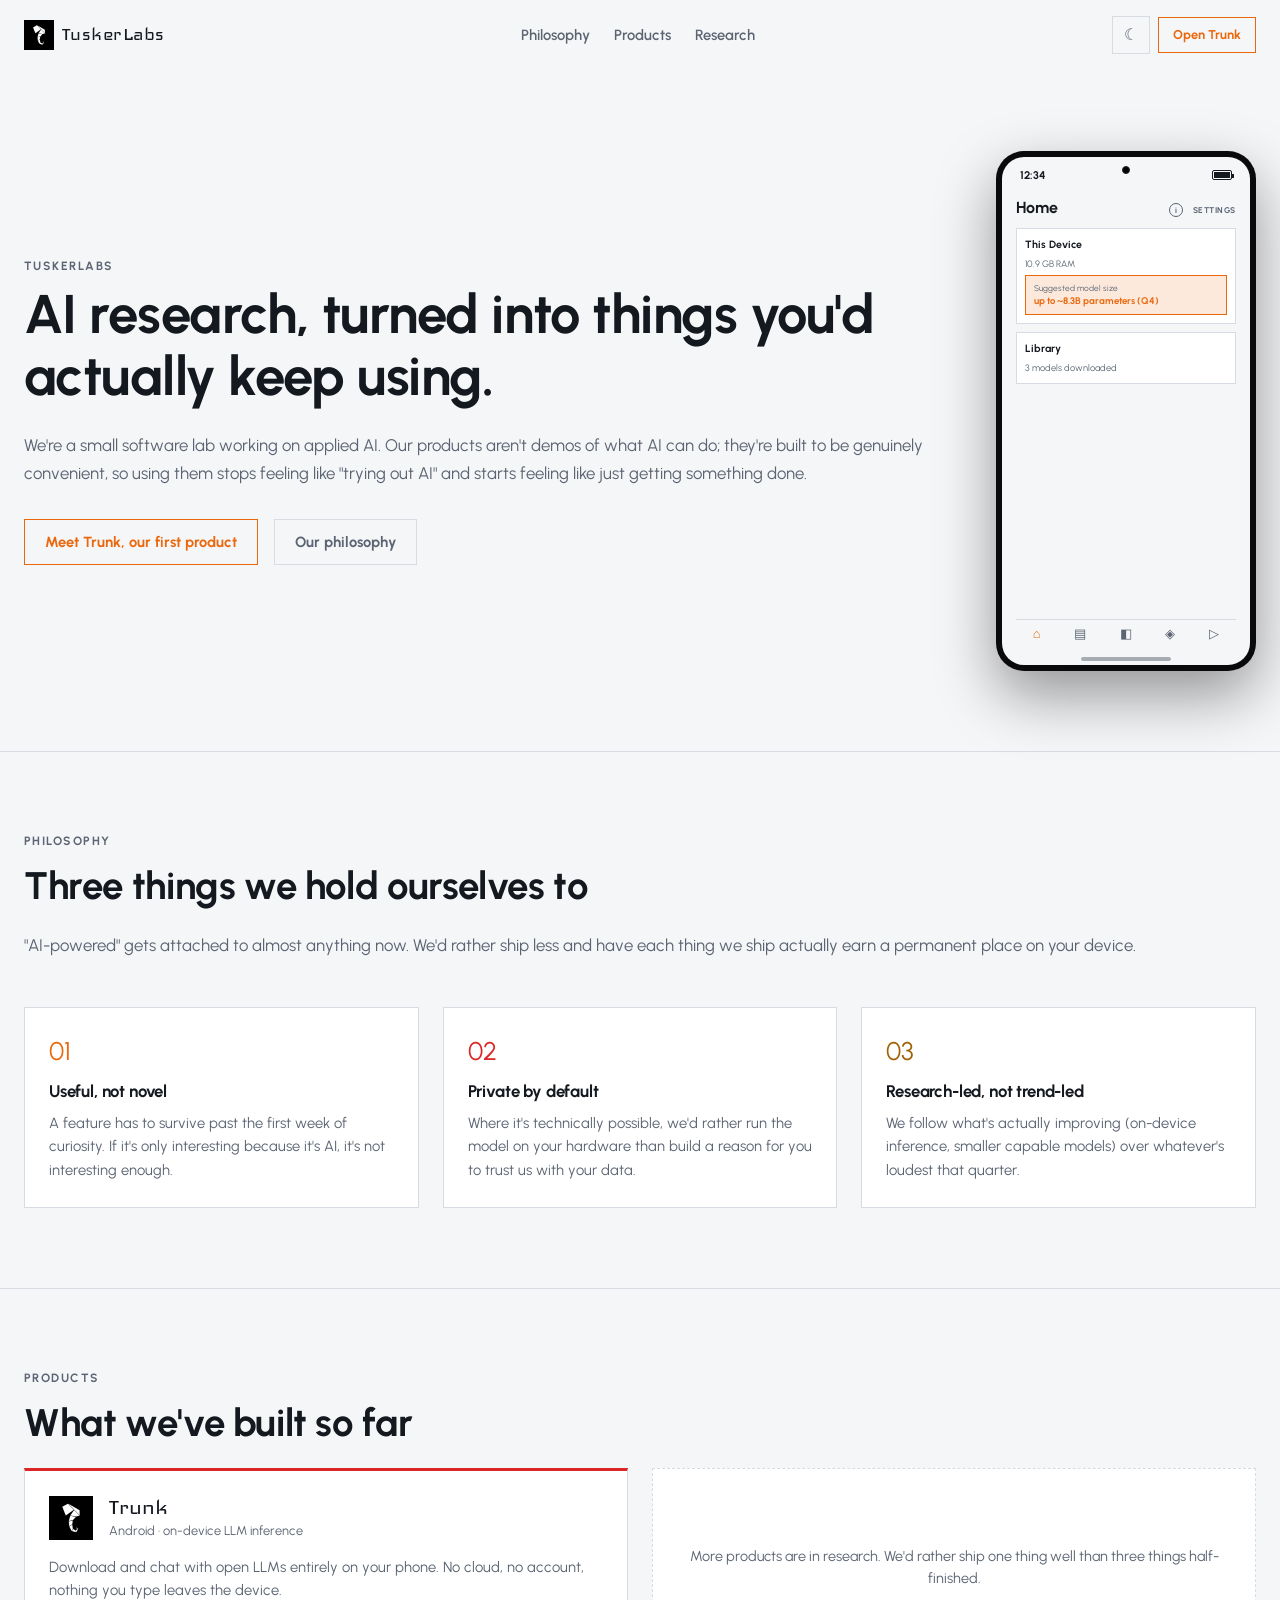
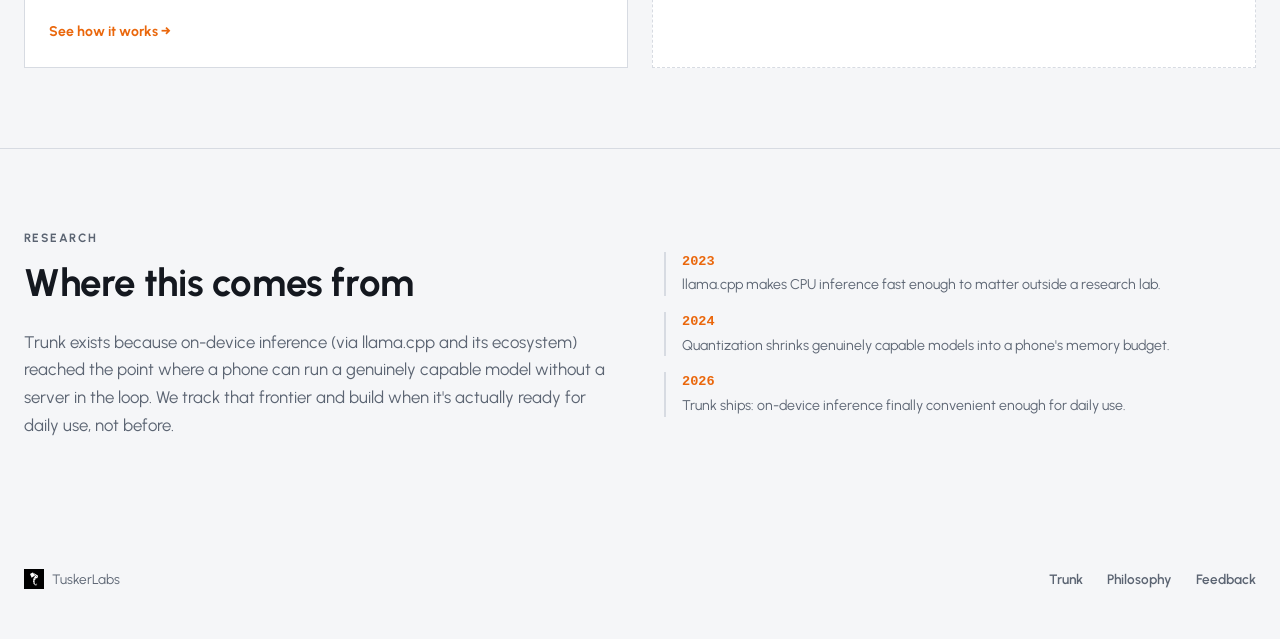
==== commit 1f6b9db4: "Remove team section, remove open-source wording, refresh feature copy" ====
--- a/index.html
+++ b/index.html
@@ -54,7 +54,6 @@
         <li><a href="#philosophy">Philosophy</a></li>
         <li><a href="#products">Products</a></li>
         <li><a href="#research">Research</a></li>
-        <li><a href="#team">Team</a></li>
       </ul>
       <div class="nav-actions">
         <button class="icon-btn" data-theme-toggle aria-label="Toggle theme">☾</button>
@@ -218,32 +217,6 @@
     </div>
   </section>
 
-  <section class="section" id="team" style="border-bottom: none;">
-    <div class="wrap">
-      <div class="reveal">
-        <div class="section-label">Team</div>
-        <h2 class="section-title">Who's behind this</h2>
-      </div>
-      <div class="reveal-group" style="display: grid; grid-template-columns: repeat(auto-fit, minmax(220px, 1fr)); gap: var(--space-lg);">
-        <a class="card" href="https://www.linkedin.com/in/nawinviswajith/" target="_blank" rel="noopener" style="display: block; color: inherit;">
-          <h3 style="font-size: 1rem; margin-bottom: 2px;">Nawin Viswajith</h3>
-          <div class="text-secondary" style="font-size: 0.85rem; margin-bottom: var(--space-md);">Founder &amp; Developer</div>
-          <span style="color: var(--accent); font-weight: 700; font-size: 0.85rem;">LinkedIn →</span>
-        </a>
-        <a class="card" href="https://www.linkedin.com/in/preethalakshmi/" target="_blank" rel="noopener" style="display: block; color: inherit;">
-          <h3 style="font-size: 1rem; margin-bottom: 2px;">Preetha Lakshmi</h3>
-          <div class="text-secondary" style="font-size: 0.85rem; margin-bottom: var(--space-md);">Product &amp; Business Strategy</div>
-          <span style="color: var(--accent-secondary); font-weight: 700; font-size: 0.85rem;">LinkedIn →</span>
-        </a>
-        <a class="card" href="https://www.linkedin.com/in/p-venkataraman/" target="_blank" rel="noopener" style="display: block; color: inherit;">
-          <h3 style="font-size: 1rem; margin-bottom: 2px;">Venkataraman</h3>
-          <div class="text-secondary" style="font-size: 0.85rem; margin-bottom: var(--space-md);">Development &amp; Quality</div>
-          <span style="color: var(--accent-tertiary); font-weight: 700; font-size: 0.85rem;">LinkedIn →</span>
-        </a>
-      </div>
-    </div>
-  </section>
-
   <footer class="footer">
     <div class="wrap footer-inner">
       <div class="footer-brand">
@@ -253,7 +226,6 @@
       <ul class="footer-links">
         <li><a href="/trunk/index.html">Trunk</a></li>
         <li><a href="#philosophy">Philosophy</a></li>
-        <li><a href="#team">Team</a></li>
         <li><a href="https://forms.cloud.microsoft/r/ZetxpjPEkA" target="_blank" rel="noopener">Feedback</a></li>
       </ul>
     </div>
